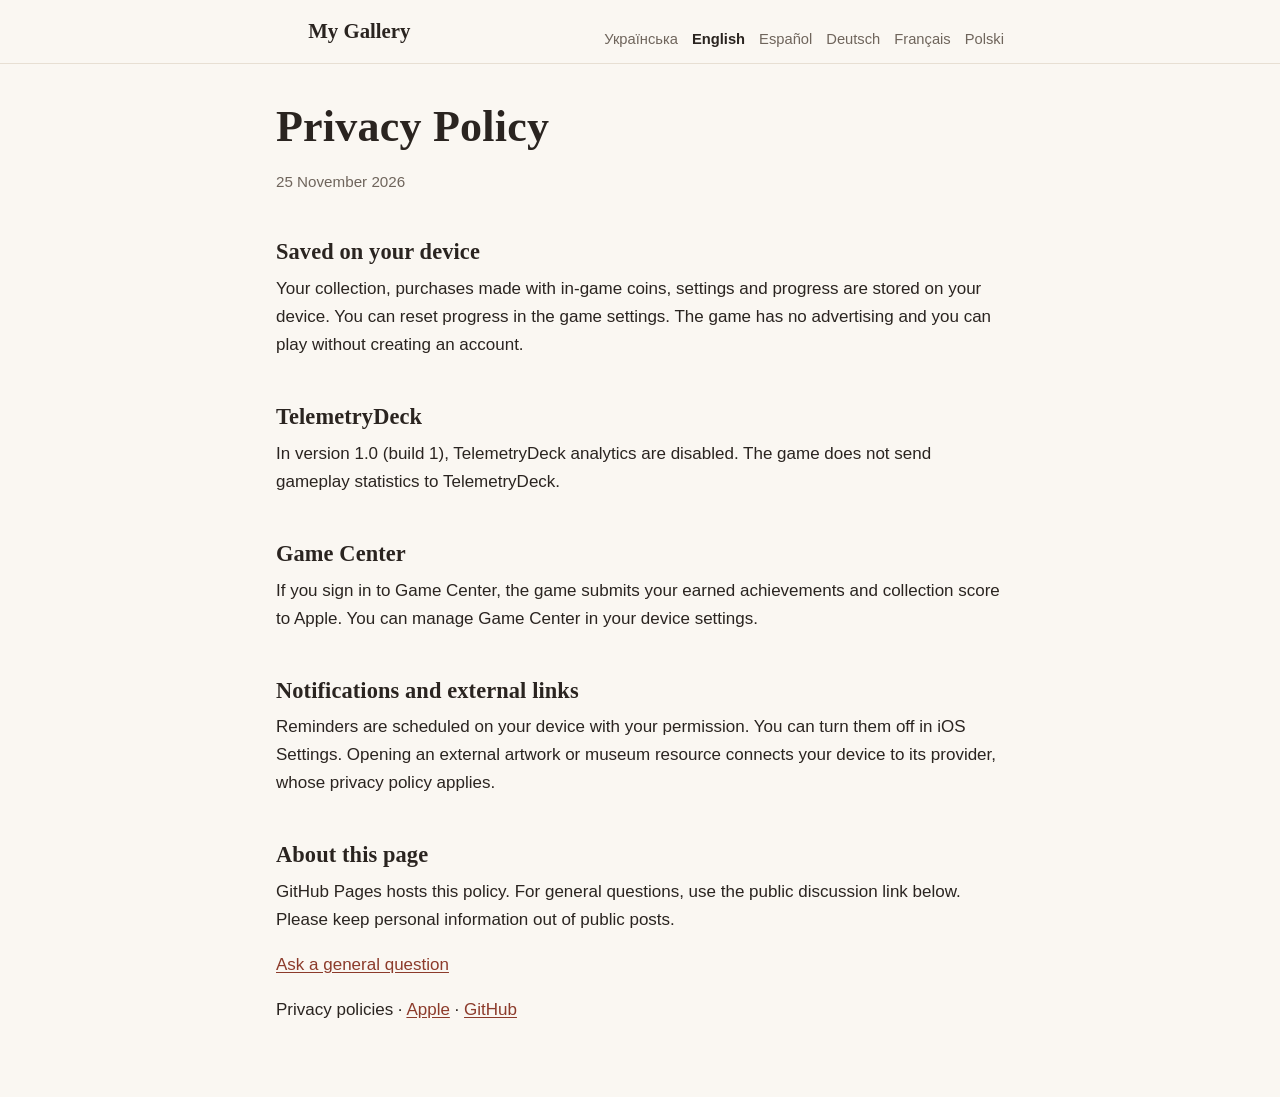
==== en/privacy.html @ 96ba2e3b "Publish My Gallery privacy policy in six languages" ====
<!doctype html>
<html lang="en">
<head>
<meta charset="utf-8">
<meta name="viewport" content="width=device-width, initial-scale=1">
<title>Privacy Policy · My Gallery</title>
<meta name="description" content="Privacy Policy · My Gallery">
<meta name="color-scheme" content="light dark">
<link rel="icon" type="image/png" href="../gallery-favicon.png">
<link rel="apple-touch-icon" href="../gallery-touch.png">
<link rel="stylesheet" href="../style.css">
</head>
<body>
<header class="top">
  <div class="wrap">
    <a class="brand" href="privacy.html">My Gallery</a>
    <nav class="langs" aria-label="Language">
      <a href="../uk/privacy.html" lang="uk" hreflang="uk">Українська</a>
      <a href="../en/privacy.html" lang="en" hreflang="en" aria-current="page">English</a>
      <a href="../es/privacy.html" lang="es" hreflang="es">Español</a>
      <a href="../de/privacy.html" lang="de" hreflang="de">Deutsch</a>
      <a href="../fr/privacy.html" lang="fr" hreflang="fr">Français</a>
      <a href="../pl/privacy.html" lang="pl" hreflang="pl">Polski</a>
    </nav>
  </div>
</header>
<main class="wrap">
<h1>Privacy Policy</h1>
<p class="updated">25 November 2026</p>
<h2>Saved on your device</h2><p>Your collection, purchases made with in-game coins, settings and progress are stored on your device. You can reset progress in the game settings. The game has no advertising and you can play without creating an account.</p>
<h2>TelemetryDeck</h2><p>In version 1.0 (build 1), TelemetryDeck analytics are disabled. The game does not send gameplay statistics to TelemetryDeck.</p>
<h2>Game Center</h2><p>If you sign in to Game Center, the game submits your earned achievements and collection score to Apple. You can manage Game Center in your device settings.</p>
<h2>Notifications and external links</h2><p>Reminders are scheduled on your device with your permission. You can turn them off in iOS Settings. Opening an external artwork or museum resource connects your device to its provider, whose privacy policy applies.</p>
<h2>About this page</h2><p>GitHub Pages hosts this policy. For general questions, use the public discussion link below. Please keep personal information out of public posts.</p>
<p><a href="https://github.com/SvyatoslavTeslyak/my-gallery-privacy/issues">Ask a general question</a></p>
<p>Privacy policies · <a href="https://www.apple.com/legal/privacy/">Apple</a> · <a href="https://docs.github.com/en/site-policy/privacy-policies/github-general-privacy-statement">GitHub</a></p>
</main>

</body>
</html>
---- style.css ----
/* The game's public site: one calm page style for every language. No web fonts, no scripts. */
:root {
  color-scheme: light dark;
  --page: #faf7f2;
  --paper: #ffffff;
  --text: #2a2420;
  --muted: #6f655c;
  --line: #e7dfd3;
  --accent: #8c3b2b;
  --accent-text: #ffffff;
  --tag: #f1ebe2;
  --serif: "Iowan Old Style", "Palatino Linotype", Palatino, "Book Antiqua", Georgia, "Times New Roman", serif;
  --sans: -apple-system, BlinkMacSystemFont, "Segoe UI", Roboto, "Helvetica Neue", Arial, sans-serif;
}
@media (prefers-color-scheme: dark) {
  :root {
    --page: #1b1815;
    --paper: #24201c;
    --text: #ece6dd;
    --muted: #a99e92;
    --line: #3a332d;
    --accent: #e0a183;
    --accent-text: #1b1815;
    --tag: #2e2823;
  }
}

* { box-sizing: border-box; }
html { -webkit-text-size-adjust: 100%; }
body {
  margin: 0;
  background: var(--page);
  color: var(--text);
  font: 17px/1.65 var(--sans);
  overflow-wrap: break-word;
}
.wrap { max-width: 760px; margin: 0 auto; padding: 0 16px; }

a { color: var(--accent); text-underline-offset: 2px; }
a:hover { text-decoration-thickness: 2px; }
a:focus-visible { outline: 2px solid var(--accent); outline-offset: 2px; border-radius: 2px; }

h1, h2, h3 { font-family: var(--serif); font-weight: 600; line-height: 1.2; letter-spacing: 0.005em; }
h1 { font-size: clamp(2rem, 6vw, 2.75rem); margin: 0.2em 0 0.35em; }
h2 { font-size: 1.4rem; margin: 2em 0 0.4em; }
h3 { font-size: 1.12rem; margin: 1.6em 0 0.3em; }
p, ul, ol { margin: 0 0 1em; }
ul, ol { padding-left: 1.3em; }
li { margin: 0.25em 0; }

.lead { font-size: 1.15rem; color: var(--text); }
.muted { color: var(--muted); }
.small { font-size: 0.9rem; }
.note {
  background: var(--tag);
  border-radius: 10px;
  padding: 0.7em 0.9em;
  color: var(--muted);
}

/* Header: the game's name and the languages */
.top { border-bottom: 1px solid var(--line); }
.top .wrap { display: flex; flex-wrap: wrap; align-items: baseline; justify-content: space-between; gap: 8px 20px; padding-top: 14px; padding-bottom: 12px; }
.brand { display: inline-flex; align-items: center; gap: 0.45em; font-family: var(--serif); font-size: 1.3rem; font-weight: 600; color: var(--text); text-decoration: none; }
.brand::before {
  content: "";
  width: 1.1em;
  height: 1.25em;
  background: currentColor;
  mask: url('gallery-portrait.svg') center / contain no-repeat;
}
.langs { display: flex; flex-wrap: wrap; gap: 4px 14px; font-size: 0.92rem; }
.langs a { color: var(--muted); text-decoration: none; }
.langs a:hover { color: var(--accent); }
.langs a[aria-current] { color: var(--text); font-weight: 600; }

main.wrap { padding-top: 28px; padding-bottom: 56px; }

/* Footer: the site's sections */
.foot { border-top: 1px solid var(--line); font-size: 0.95rem; }
.foot .wrap { padding-top: 18px; padding-bottom: 32px; }
.foot nav { display: flex; flex-wrap: wrap; gap: 6px 20px; }
.foot a { color: var(--muted); }
.foot a[aria-current] { color: var(--text); text-decoration: none; font-weight: 600; }

/* Home page */
.store {
  display: inline-block;
  background: var(--accent);
  color: var(--accent-text);
  padding: 12px 22px;
  border-radius: 999px;
  font-weight: 600;
  text-decoration: none;
}
.store:hover { opacity: 0.92; }
.facts { color: var(--muted); font-size: 0.95rem; margin-top: 0.9em; }
.features { list-style: none; padding: 0; }
.features li { padding: 0.45em 0; border-bottom: 1px solid var(--line); }
.features li:last-child { border-bottom: 0; }

/* Privacy policy and support */
.updated { color: var(--muted); font-size: 0.95rem; }
.faq h2 { font-size: 1.2rem; margin-top: 1.8em; }
.contact {
  background: var(--paper);
  border: 1px solid var(--line);
  border-radius: 12px;
  padding: 16px 18px;
  margin-top: 2em;
}
.contact h2 { margin-top: 0; }
.contact p:last-child { margin-bottom: 0; }

/* Image sources */
.toc { background: var(--paper); border: 1px solid var(--line); border-radius: 12px; padding: 4px 18px 8px; margin: 1.5em 0 0.5em; }
.toc h2 { font-size: 1.1rem; margin: 0.8em 0 0.4em; }
.toc ul { columns: 2 16em; column-gap: 24px; padding-left: 0; list-style: none; font-size: 0.95rem; }
.toc li { break-inside: avoid; }
.holder h2 { margin-bottom: 0.1em; }
.holder > .muted { margin-bottom: 0.6em; font-size: 0.95rem; }
.works { list-style: none; padding: 0; }
.works li { padding: 0.5em 0; border-bottom: 1px solid var(--line); margin: 0; }
.works li:last-child { border-bottom: 0; }
.works .by { display: block; color: var(--muted); font-size: 0.93rem; }
.works .tag, .works .credit { display: inline-block; margin-top: 0.2em; margin-right: 6px; font-size: 0.8rem; color: var(--muted); background: var(--tag); border-radius: 6px; padding: 0 7px; }

/* Language choice on the root page */
.choose { list-style: none; padding: 0; display: grid; grid-template-columns: repeat(auto-fill, minmax(150px, 1fr)); gap: 10px; }
.choose a { display: block; background: var(--paper); border: 1px solid var(--line); border-radius: 12px; padding: 14px 16px; text-decoration: none; color: var(--text); font-weight: 600; }
.choose a:hover { border-color: var(--accent); }

@media (max-width: 480px) {
  body { font-size: 16px; }
  main.wrap { padding-top: 20px; }
}
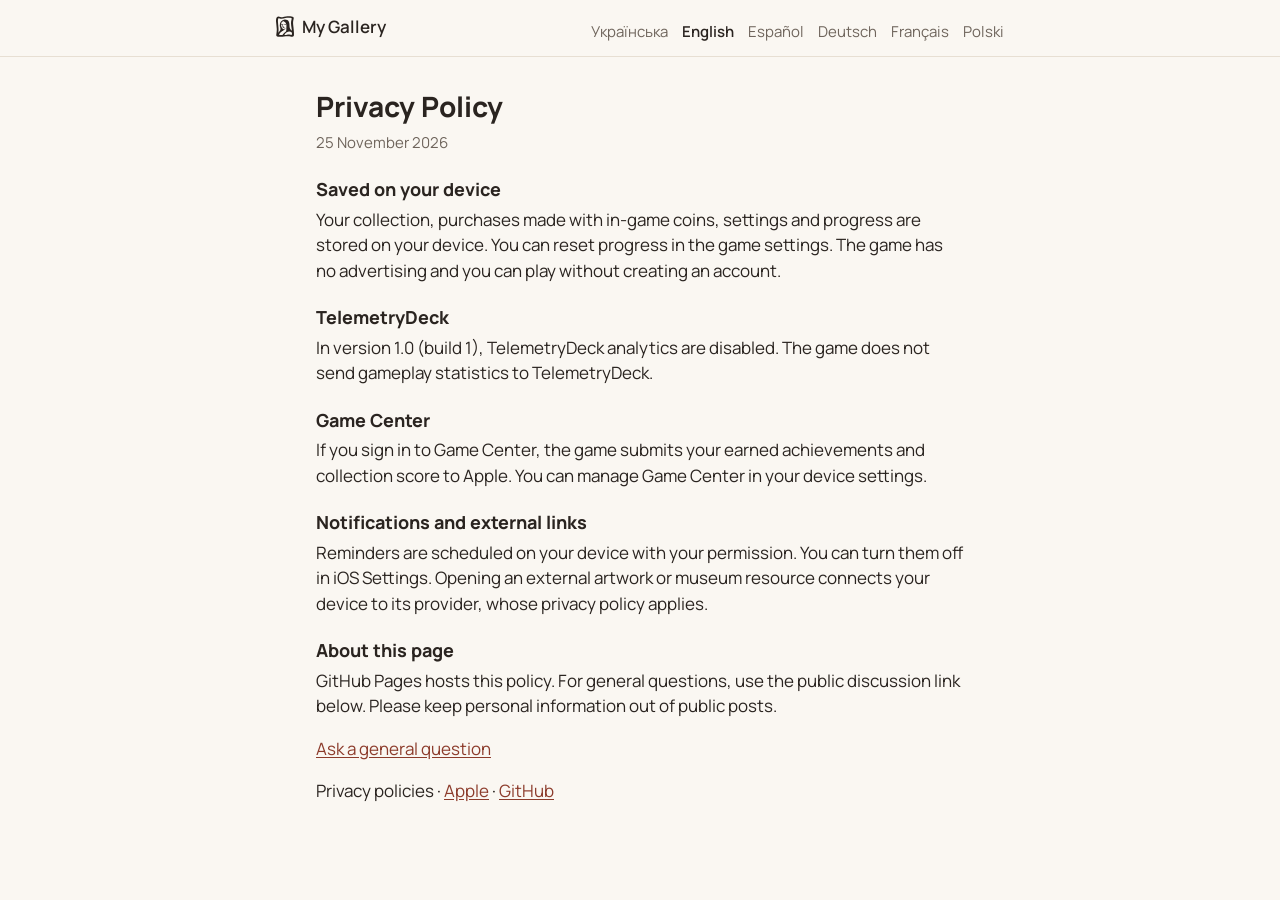
==== commit c056508f: "Match privacy policy typography to the game" ====
--- a/en/privacy.html
+++ b/en/privacy.html
@@ -9,6 +9,7 @@
 <link rel="icon" type="image/png" href="../gallery-favicon.png">
 <link rel="apple-touch-icon" href="../gallery-touch.png">
 <link rel="stylesheet" href="../style.css">
+<link rel="stylesheet" href="../privacy.css">
 </head>
 <body>
 <header class="top">
--- a/privacy.css
+++ b/privacy.css
@@ -0,0 +1,19 @@
+@font-face {
+  font-family: Manrope;
+  src: url("fonts/Manrope-Variable.ttf") format("truetype");
+  font-weight: 200 800;
+  font-display: swap;
+}
+
+body {
+  --sans: Manrope, -apple-system, system-ui, sans-serif;
+  --serif: var(--sans);
+  font-size: 1.0625rem;
+  line-height: 1.5;
+}
+main.wrap { max-width: 68ch; }
+h1, h2 { font-weight: 750; letter-spacing: normal; }
+h1 { font-size: 1.75rem; line-height: 1.15; }
+h2 { font-size: 1.125rem; line-height: 1.2; margin: 1.5rem 0 0.375rem; }
+.brand { font-size: 1.0625rem; }
+.langs, .updated { font-size: 0.9375rem; }
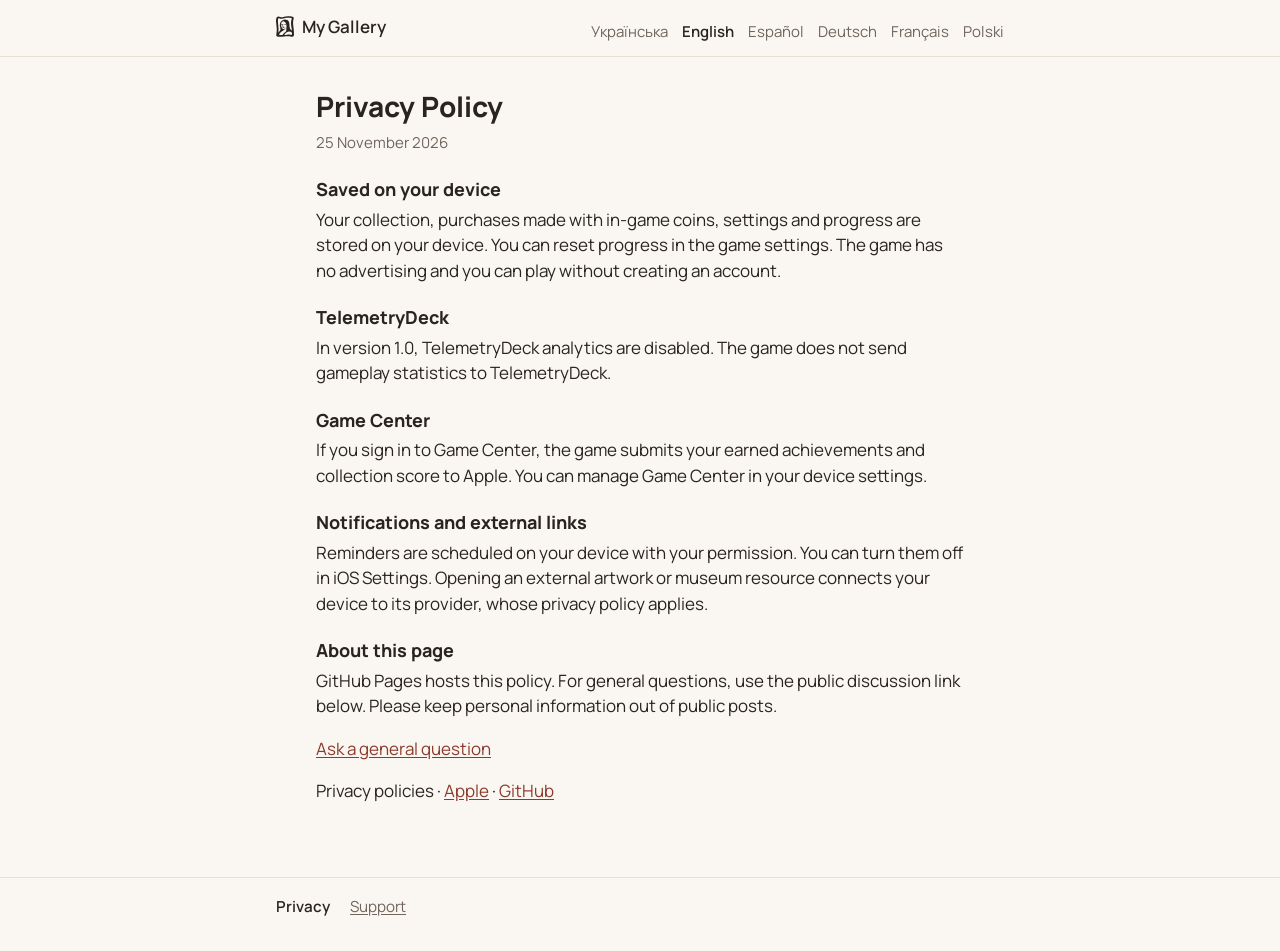
==== commit 4bead915: "Publish localized game support and update version 1.0 privacy information" ====
--- a/en/privacy.html
+++ b/en/privacy.html
@@ -29,7 +29,7 @@
 <h1>Privacy Policy</h1>
 <p class="updated">25 November 2026</p>
 <h2>Saved on your device</h2><p>Your collection, purchases made with in-game coins, settings and progress are stored on your device. You can reset progress in the game settings. The game has no advertising and you can play without creating an account.</p>
-<h2>TelemetryDeck</h2><p>In version 1.0 (build 1), TelemetryDeck analytics are disabled. The game does not send gameplay statistics to TelemetryDeck.</p>
+<h2>TelemetryDeck</h2><p>In version 1.0, TelemetryDeck analytics are disabled. The game does not send gameplay statistics to TelemetryDeck.</p>
 <h2>Game Center</h2><p>If you sign in to Game Center, the game submits your earned achievements and collection score to Apple. You can manage Game Center in your device settings.</p>
 <h2>Notifications and external links</h2><p>Reminders are scheduled on your device with your permission. You can turn them off in iOS Settings. Opening an external artwork or museum resource connects your device to its provider, whose privacy policy applies.</p>
 <h2>About this page</h2><p>GitHub Pages hosts this policy. For general questions, use the public discussion link below. Please keep personal information out of public posts.</p>
@@ -37,5 +37,13 @@
 <p>Privacy policies · <a href="https://www.apple.com/legal/privacy/">Apple</a> · <a href="https://docs.github.com/en/site-policy/privacy-policies/github-general-privacy-statement">GitHub</a></p>
 </main>
 
+<footer class="foot">
+  <div class="wrap">
+    <nav aria-label="Site sections">
+      <a href="privacy.html" aria-current="page">Privacy</a>
+      <a href="support.html">Support</a>
+    </nav>
+  </div>
+</footer>
 </body>
 </html>
